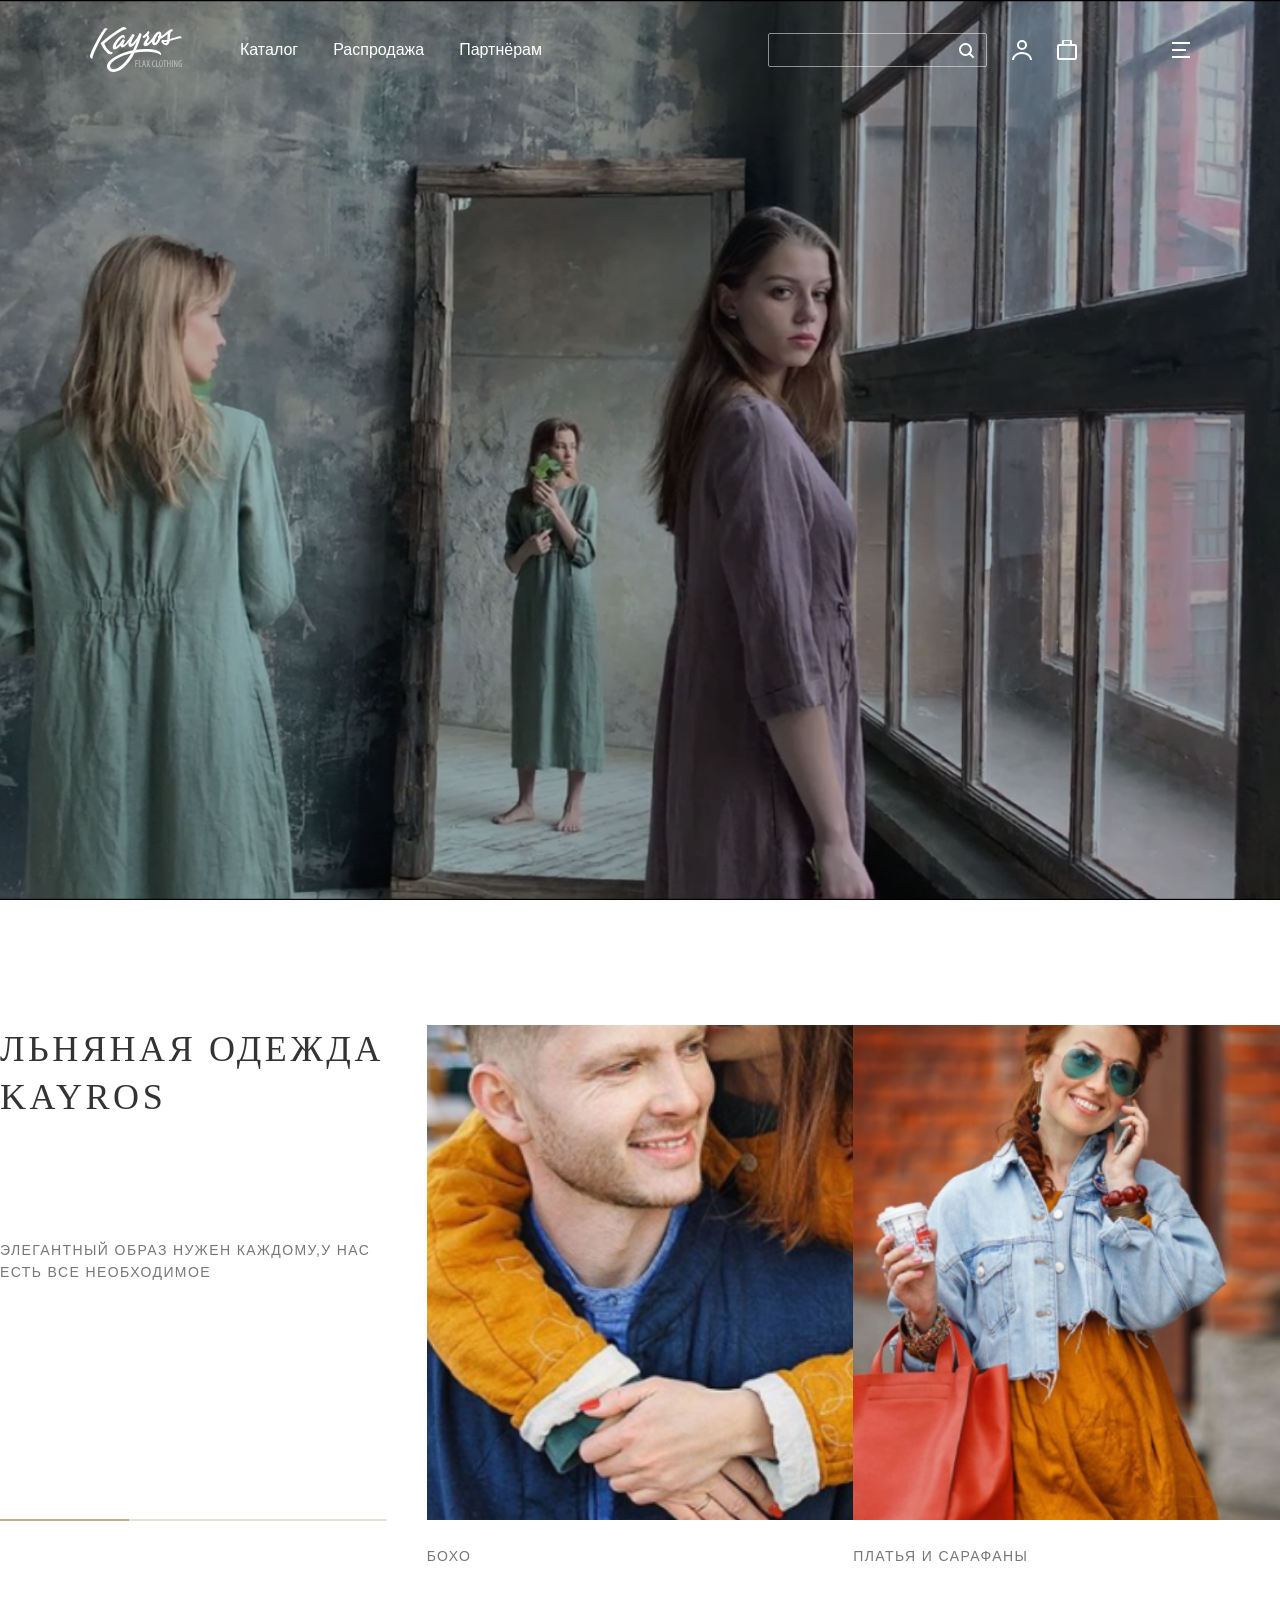
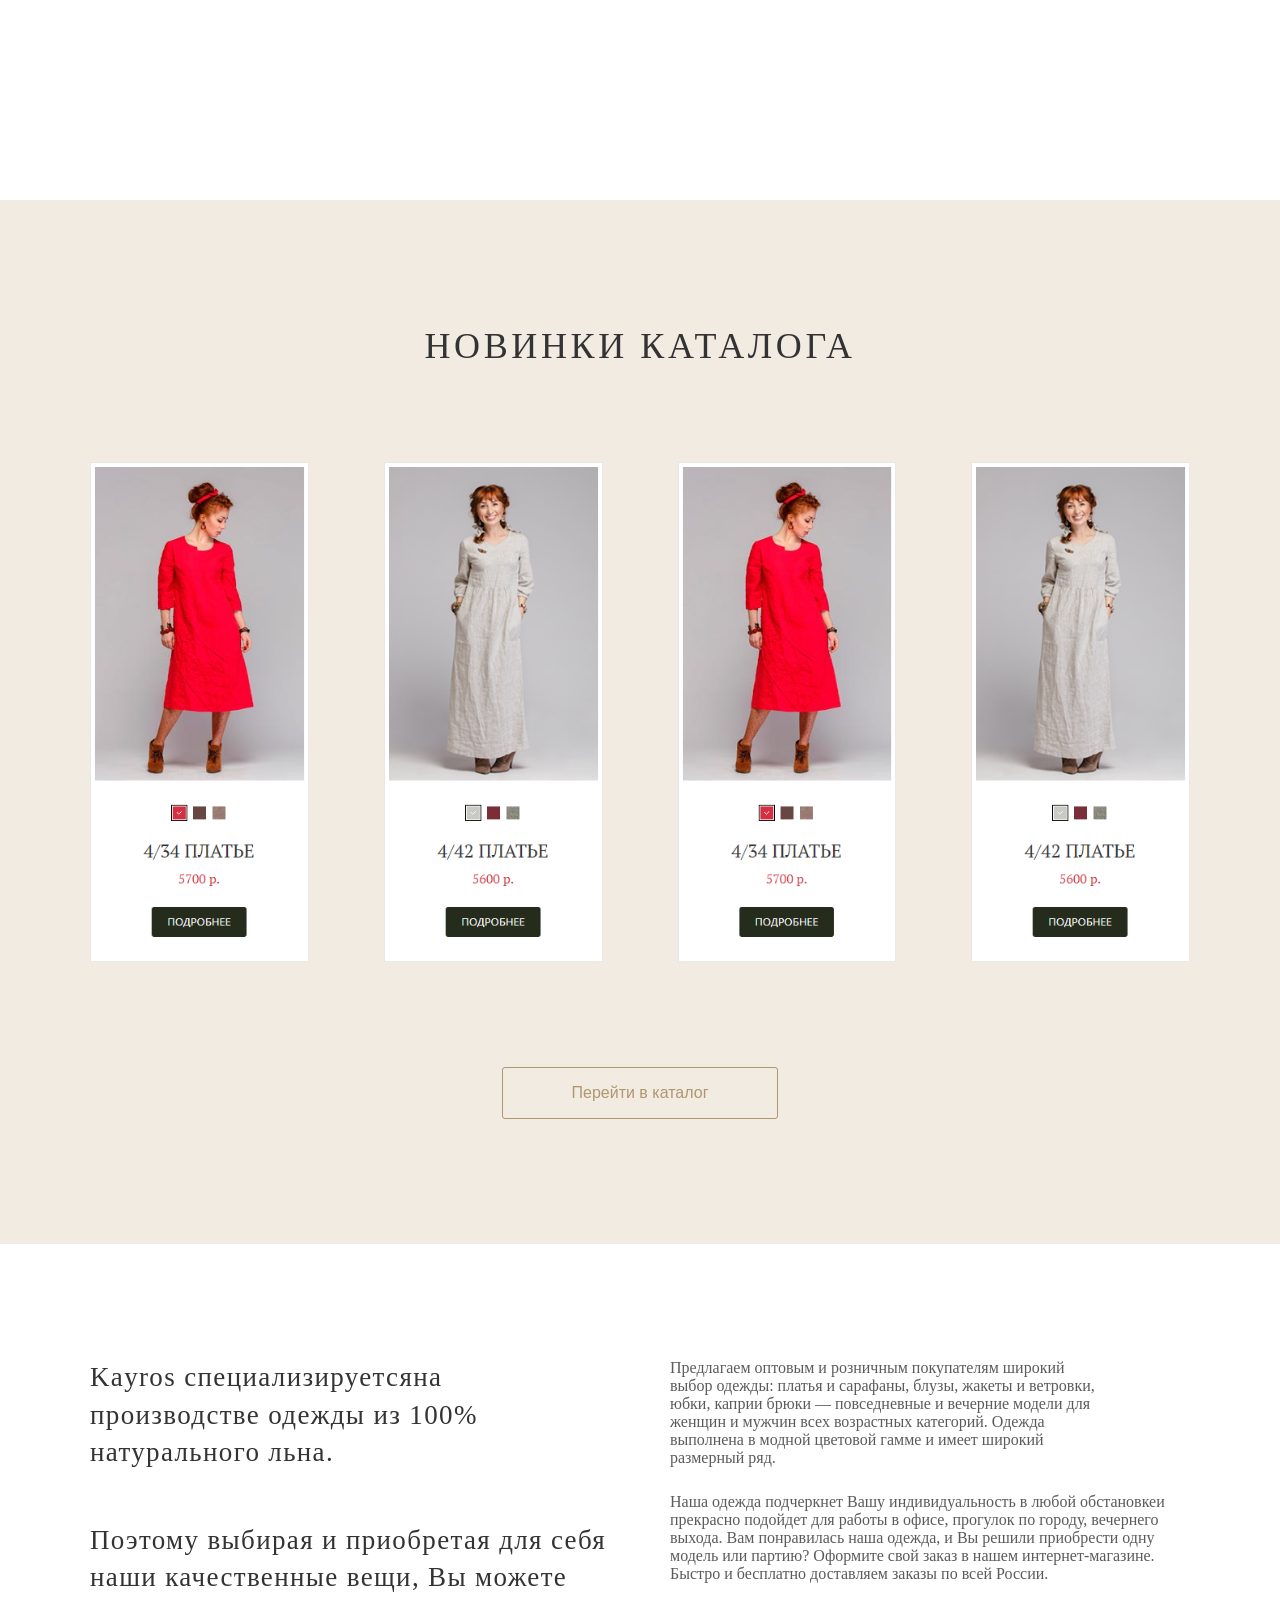
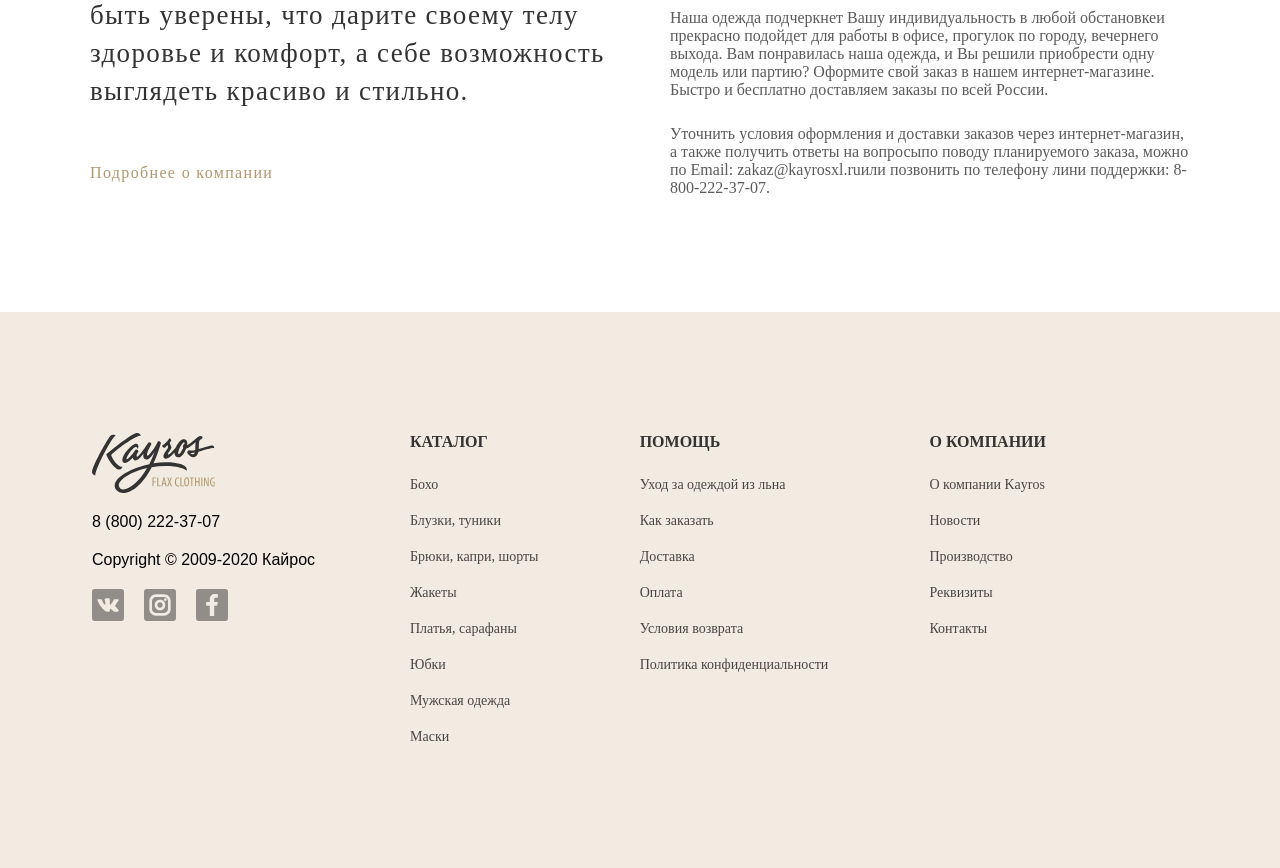
==== index.html @ a086a22c "rename html" ====
<!doctype html>
<html lang="ru">

<head>
  <meta charset="UTF-8">
  <meta name="viewport" content="width=device-width, initial-scale=1.0">
  <link href="./css/style.css" rel="stylesheet">
  <title>1</title>
</head>

<body>
  <header class="header">
    <div class="container header__container">
      <div class="header__start">
        <div class="header__logo">
          <img src="./images/main-logo.svg" alt="logo">
        </div>
        <nav class="header__nav">
          <ul class="header__list">
            <li class="header__item">Каталог</li>
            <li class="header__item">Распродажа</li>
            <li class="header__item">Партнёрам</li>
          </ul>
        </nav>
      </div>
      <div class="header__end">
        <form class="header__search"><input type="text"></form>
        <img сlass="header__user" src="./images/user.svg" alt="user">
        <img class="header__shop-cart" src="./images/shopping-cart.svg" alt="cart">
        <img class="header__burger" src="./images/burger.svg" alt="burger">
      </div>
    </div>
    <img class="header__background" src="./images/background-header.png" alt="background-header">
  </header>
  <main>
    <section class="swiper-block">
      <div class="container swiper-block__container">
        
        <div class="swiper">

          <div class="swiper-wrapper">
            <div class="swiper-slide">
            <div class="swiper-block__info">
              <h3 class="swiper-block__title">Льняная одежда
                Kayros</h3>
              <p class="swiper-block__descr">Элегантный образ нужен каждому,у нас есть все необходимое</p>
              <div class="swiper-block__pagination">
                <div class="swiper-pagination"></div>
              </div>
            </div>
          </div>
            <div class="swiper-slide">
              <div class="swiper-slide__img">
                <img src="./images/swiper-1.png" alt="swiper-1" data-img>
              </div>
              <div class="swiper-slide__descr">Бохо</div>
            </div>
            <div class="swiper-slide">
              <div class="swiper-slide__img">
                <img src="./images/swiper-2.png" alt="swiper-2" data-img>
              </div>
              <div class="swiper-slide__descr">Платья и сарафаны</div>
            </div>
            <div class="swiper-slide">
              <div class="swiper-slide__img">
                <img src="./images/swiper-3.png" alt="swiper-3" data-img>
              </div>
              <div class="swiper-slide__descr">Блузки и туники</div>
            </div>
            <div class="swiper-slide">
              <div class="swiper-slide__img">
                <img src="./images/swiper-1.png" alt="swiper-1" data-img>
              </div>
              <div class="swiper-slide__descr">Бохо</div>
            </div>
            <div class="swiper-slide">
              <div class="swiper-slide__img">
                <img src="./images/swiper-2.png" alt="swiper-2" data-img>
              </div>
              <div class="swiper-slide__descr">Платья и сарафаны</div>
            </div>
            <div class="swiper-slide">
              <div class="swiper-slide__img">
                <img src="./images/swiper-3.png" alt="swiper-3" data-img>
              </div>
              <div class="swiper-slide__descr">Блузки и туники</div>
            </div>
          </div>
        </div>
      </div>
    </section>
    <section class="cards">
      <div class="container cards__container">
        <h2 class="cards__title">Новинки каталога</h2>
        <ul class="cards__list">
          <li class="cards__item"><img src="./images/card-1.png" alt="card"></li>
          <li class="cards__item"><img src="./images/card-2.png" alt="card"></li>
          <li class="cards__item"><img src="./images/card-1.png" alt="card"></li>
          <li class="cards__item"><img src="./images/card-2.png" alt="card"></li>
        </ul>
        <a class="cards__btn">Перейти в каталог</a>
      </div>
    </section>
    <section class="info">
      <div class="container info__container">
        <div class="info__start">
          <p>Kayros специализируетсяна производстве одежды из 100% натурального льна.</p>
          <p>Поэтому выбирая и приобретая для себя наши качественные вещи, Вы можете быть уверены, что дарите своему
            телу здоровье и комфорт, а себе возможность выглядеть красиво и стильно.</p>
          <a href="#" class="info__link">Подробнее о компании</a>
        </div>
        <div class="info__end">
          <p>Предлагаем оптовым и розничным покупателям широкий выбор одежды: платья и сарафаны, блузы, жакеты и
            ветровки, юбки, каприи брюки — повседневные и вечерние модели для женщин и мужчин всех возрастных категорий.
            Одежда выполнена в модной цветовой гамме и имеет широкий размерный ряд.</p>
          <p>Наша одежда подчеркнет Вашу индивидуальность в любой обстановкеи прекрасно подойдет для работы в офисе,
            прогулок по городу, вечернего выхода. Вам понравилась наша одежда, и Вы решили приобрести одну модель или
            партию? Оформите свой заказ в нашем интернет-магазине. Быстро и бесплатно доставляем заказы по всей России.
          </p>
          <p>Наша одежда подчеркнет Вашу индивидуальность в любой обстановкеи прекрасно подойдет для работы в офисе,
            прогулок по городу, вечернего выхода. Вам понравилась наша одежда, и Вы решили приобрести одну модель или
            партию? Оформите свой заказ в нашем интернет-магазине. Быстро и бесплатно доставляем заказы по всей России.
          </p>
          Уточнить условия оформления и доставки заказов через интернет-магазин, а также получить ответы на вопросыпо
          поводу планируемого заказа, можно по Email: ​zakaz@kayrosxl.ruили позвонить по телефону лини поддержки:
          8-800-222-37-07.
        </div>
      </div>
    </section>
  </main>
  <footer class="footer">
    <div class="container footer__container">
      <section class="footer__contacts">
        <img class="footer__logo" src="./images/footer-logo.svg" alt="logo">
        <div class="footer__tel">8 (800) 222-37-07</div>
        <div class="footer__copy">Copyright © 2009-2020 Кайрос</div>
        <div class="footer__social-link">
          <img src="./images/vk-social.svg" alt="vk" class="footer__link">
          <img src="./images/ig-social.svg" alt="ig" class="footer__link">
          <img src="./images/fb-social.svg" alt="fb" class="footer__link">
        </div>
      </section>
      <nav class="footer__nav">
        <ul class="footer__list">
          <li class="footer__item-title">Каталог</li>
          <li class="footer__item">Бохо</li>
          <li class="footer__item">Блузки, туники</li>
          <li class="footer__item">Брюки, капри, шорты</li>
          <li class="footer__item">Жакеты</li>
          <li class="footer__item">Платья, сарафаны</li>
          <li class="footer__item">Юбки</li>
          <li class="footer__item">Мужская одежда</li>
          <li class="footer__item">Маски</li>
        </ul>
        <ul class="footer__list">
          <li class="footer__item-title">Помощь</li>
          <li class="footer__item">Уход за одеждой из льна</li>
          <li class="footer__item">Как заказать</li>
          <li class="footer__item">Доставка</li>
          <li class="footer__item">Оплата</li>
          <li class="footer__item">Условия возврата</li>
          <li class="footer__item">Политика конфиденциальности</li>
        </ul>
        <ul class="footer__list">
          <li class="footer__item-title">О компании</li>
          <li class="footer__item">О компании Kayros</li>
          <li class="footer__item">Новости</li>
          <li class="footer__item">Производство</li>
          <li class="footer__item">Реквизиты</li>
          <li class="footer__item">Контакты</li>
        </ul>
      </nav>
    </div>
  </footer>
  <script src="./js/swiper-bundle.min.js"></script>
  <script src="./js/main.js"></script>
</body>

</html>
---- css/style.css ----
@import "reset.css";
@import "base.css";
@import "commponents/swiper-bundle.min.css";
@import "../fonts/fonts.css";
@import "commponents/header.css";
@import "commponents/swiper-block.css";
@import "commponents/cards.css";
@import "commponents/info.css";
@import "commponents/footer.css";
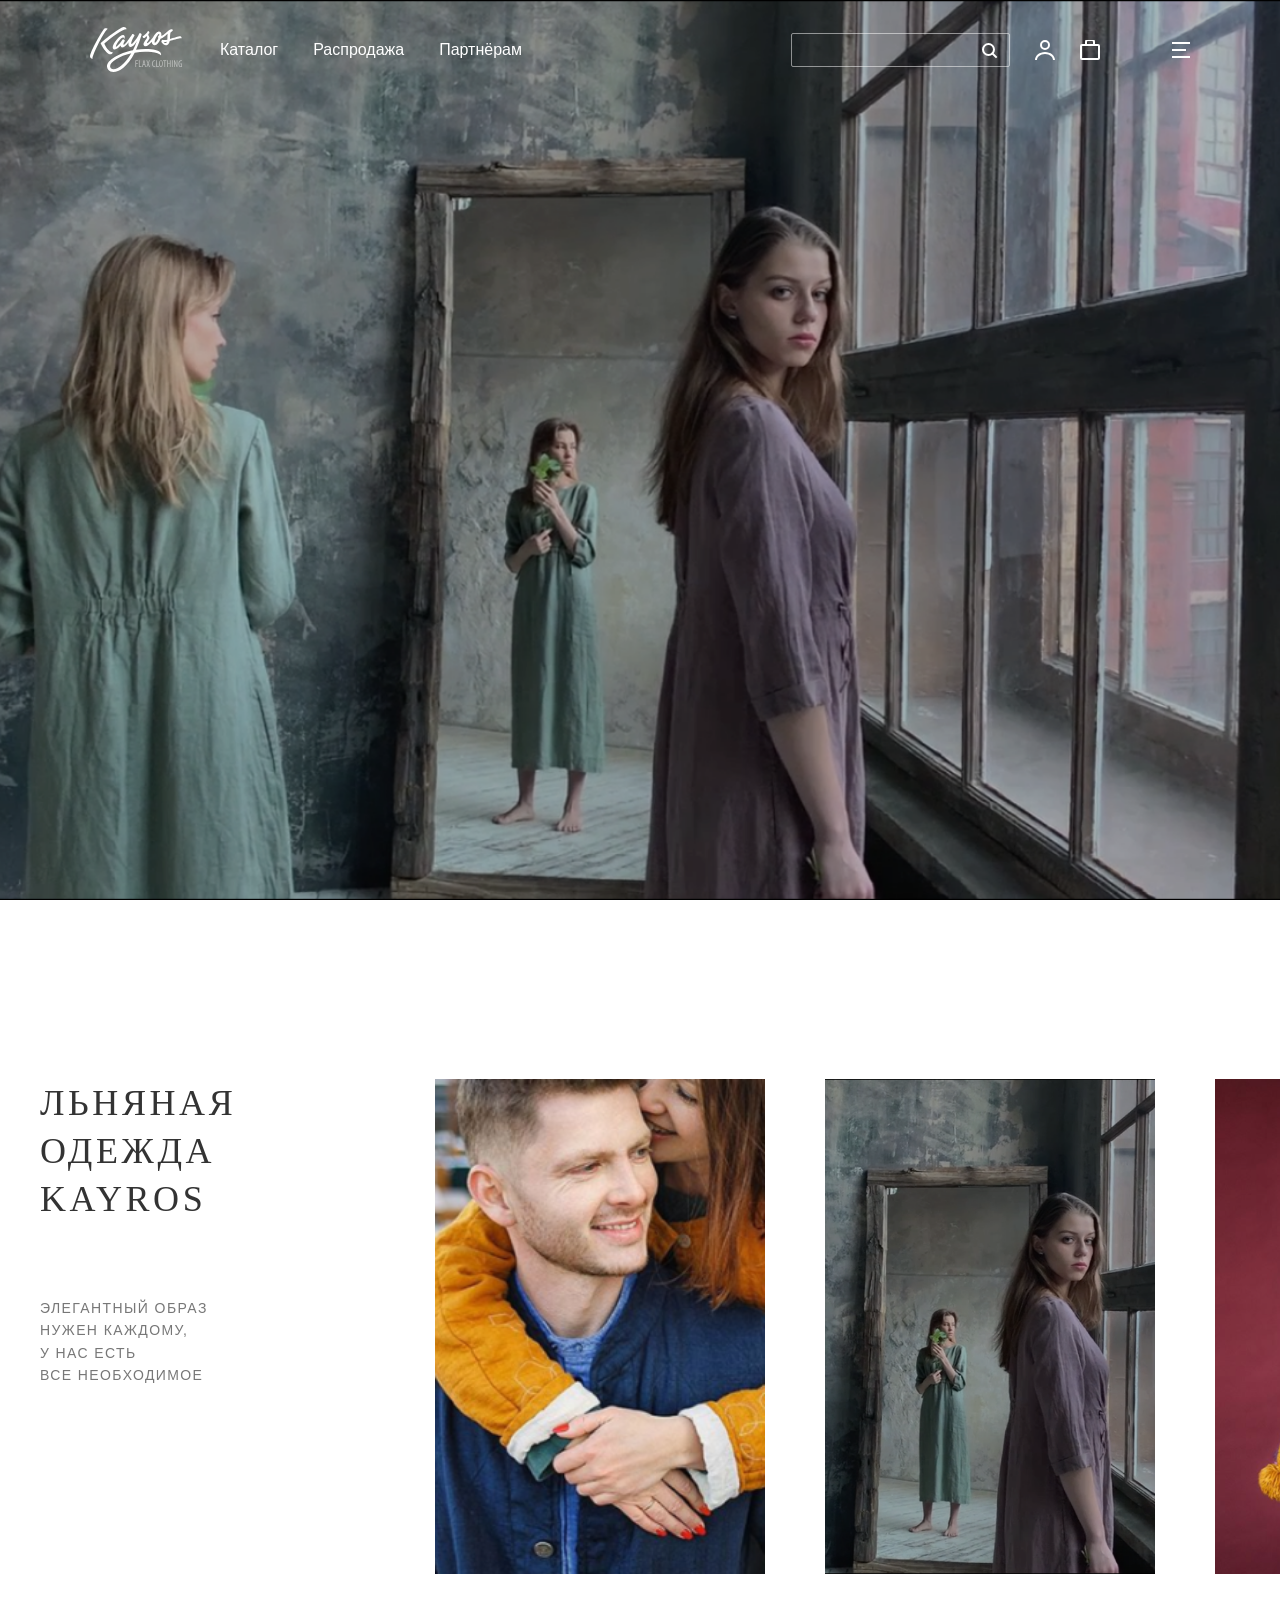
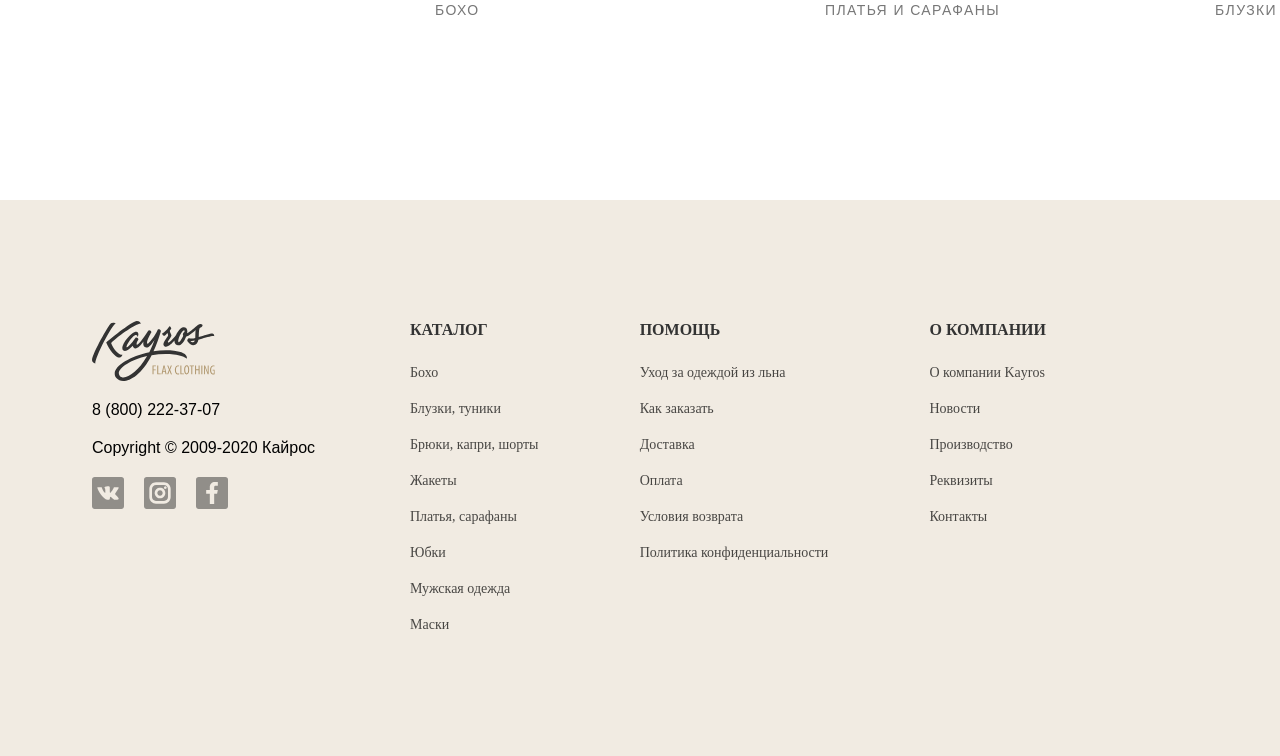
==== commit 06a8254c: "del swiper.js" ====
--- a/index.html
+++ b/index.html
@@ -25,8 +25,8 @@
       </div>
       <div class="header__end">
         <form class="header__search"><input type="text"></form>
-        <img сlass="header__user" src="./images/user.svg" alt="user">
-        <img class="header__shop-cart" src="./images/shopping-cart.svg" alt="cart">
+        <img сlass="header__buyer" src="./images/user.svg" alt="buyer">
+        <img class="header__buyer" src="./images/shopping-cart.svg" alt="cart">
         <img class="header__burger" src="./images/burger.svg" alt="burger">
       </div>
     </div>
@@ -35,20 +35,22 @@
   <main>
     <section class="swiper-block">
       <div class="container swiper-block__container">
-        
+        <div class="swiper-block__info">
+          <h3 class="swiper-block__title">Льняная одежда
+            Kayros</h3>
+          <p class="swiper-block__descr">Элегантный образ нужен каждому,у нас есть все необходимое</p>
+        </div>
         <div class="swiper">
-
           <div class="swiper-wrapper">
             <div class="swiper-slide">
-            <div class="swiper-block__info">
-              <h3 class="swiper-block__title">Льняная одежда
-                Kayros</h3>
-              <p class="swiper-block__descr">Элегантный образ нужен каждому,у нас есть все необходимое</p>
-              <div class="swiper-block__pagination">
-                <div class="swiper-pagination"></div>
+              <div class="swiper-slide__info">
+                <div class="swiper-slide__info-wrapper">
+                  <h3 class="swiper-slide__title">Льняная одежда
+                    Kayros</h3>
+                  <p class="swiper-slide__descr">Элегантный образ нужен каждому, <br>у нас есть <br>все необходимое</p>
+                </div>
               </div>
             </div>
-          </div>
             <div class="swiper-slide">
               <div class="swiper-slide__img">
                 <img src="./images/swiper-1.png" alt="swiper-1" data-img>
@@ -57,7 +59,7 @@
             </div>
             <div class="swiper-slide">
               <div class="swiper-slide__img">
-                <img src="./images/swiper-2.png" alt="swiper-2" data-img>
+                <img src="./images/background-header.png" alt="swiper-2" data-img>
               </div>
               <div class="swiper-slide__descr">Платья и сарафаны</div>
             </div>
@@ -89,7 +91,7 @@
         </div>
       </div>
     </section>
-    <section class="cards">
+    <section class="cards none">
       <div class="container cards__container">
         <h2 class="cards__title">Новинки каталога</h2>
         <ul class="cards__list">
@@ -101,7 +103,7 @@
         <a class="cards__btn">Перейти в каталог</a>
       </div>
     </section>
-    <section class="info">
+    <section class="info none">
       <div class="container info__container">
         <div class="info__start">
           <p>Kayros специализируетсяна производстве одежды из 100% натурального льна.</p>
@@ -128,7 +130,7 @@
       </div>
     </section>
   </main>
-  <footer class="footer">
+  <footer class="footer ">
     <div class="container footer__container">
       <section class="footer__contacts">
         <img class="footer__logo" src="./images/footer-logo.svg" alt="logo">
@@ -172,7 +174,7 @@
       </nav>
     </div>
   </footer>
-  <script src="./js/swiper-bundle.min.js"></script>
+  <!-- <script src="./js/swiper-bundle.min.js"></script> -->
   <script src="./js/main.js"></script>
 </body>
 
--- a/css/style.css
+++ b/css/style.css
@@ -1,6 +1,6 @@
 @import "reset.css";
 @import "base.css";
-@import "commponents/swiper-bundle.min.css";
+/* @import "commponents/swiper-bundle.min.css"; */
 @import "../fonts/fonts.css";
 @import "commponents/header.css";
 @import "commponents/swiper-block.css";
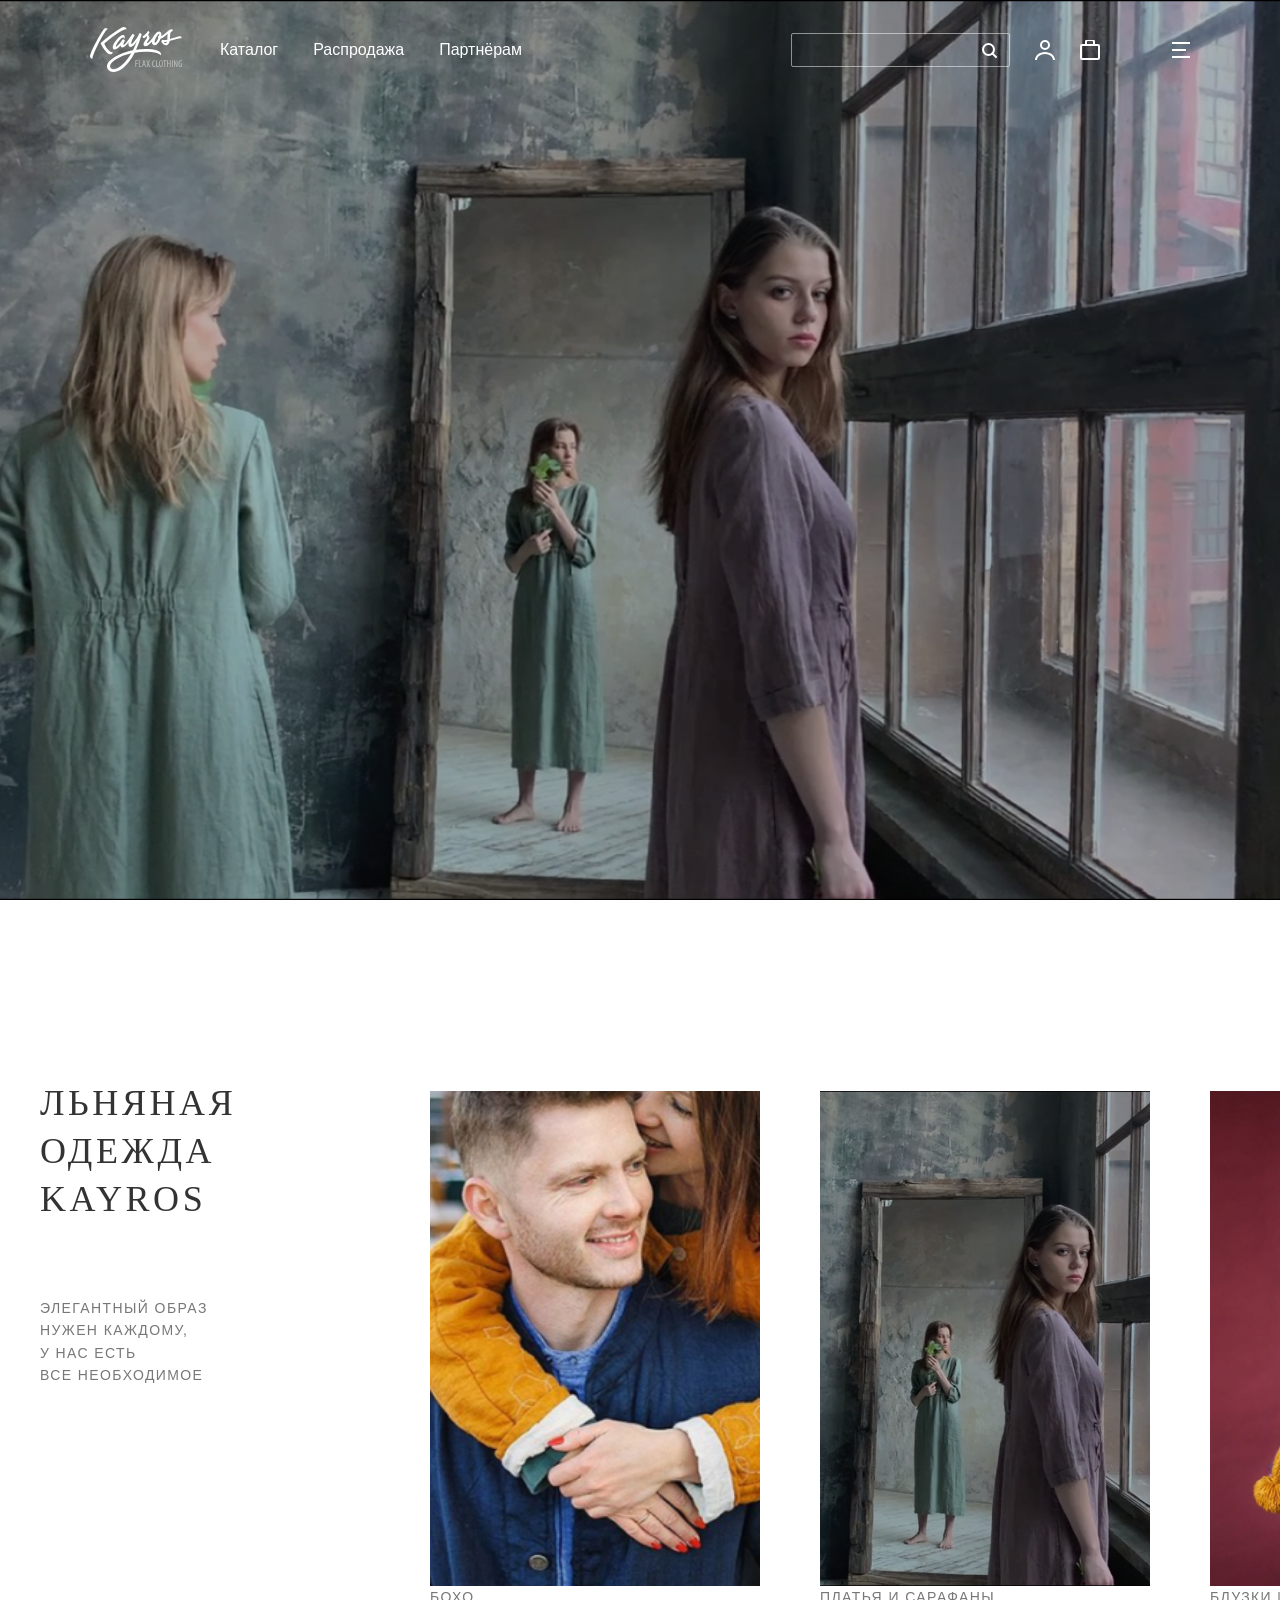
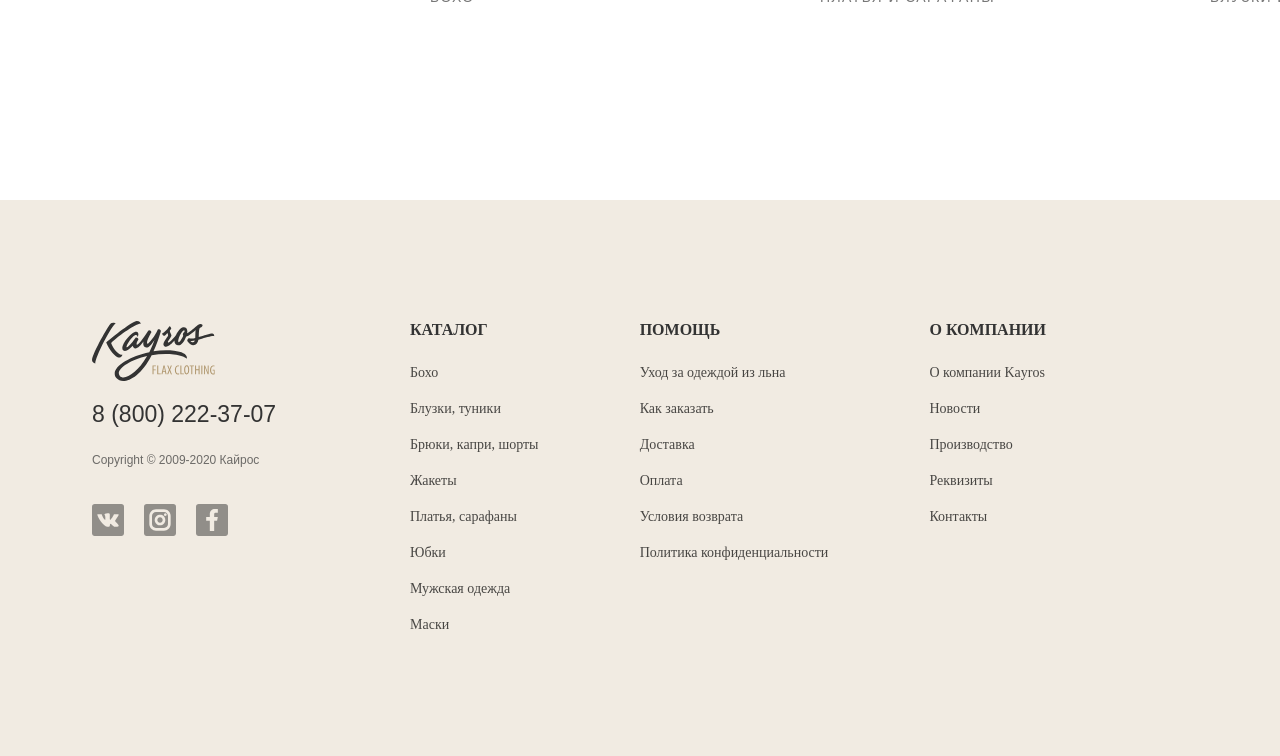
==== commit 3e8715fa: "fix" ====
--- a/index.html
+++ b/index.html
@@ -25,7 +25,7 @@
       </div>
       <div class="header__end">
         <form class="header__search"><input type="text"></form>
-        <img сlass="header__buyer" src="./images/user.svg" alt="buyer">
+        <img сlass="header__buyer" src="./images/user.svg" alt="buyer" id="user">
         <img class="header__buyer" src="./images/shopping-cart.svg" alt="cart">
         <img class="header__burger" src="./images/burger.svg" alt="burger">
       </div>
@@ -38,7 +38,7 @@
         <div class="swiper-block__info">
           <h3 class="swiper-block__title">Льняная одежда
             Kayros</h3>
-          <p class="swiper-block__descr">Элегантный образ нужен каждому,у нас есть все необходимое</p>
+          <p class="swiper-block__descr">Элегантный образ нужен каждому, у нас есть все необходимое</p>
         </div>
         <div class="swiper">
           <div class="swiper-wrapper">
@@ -86,6 +86,15 @@
                 <img src="./images/swiper-3.png" alt="swiper-3" data-img>
               </div>
               <div class="swiper-slide__descr">Блузки и туники</div>
+            </div>
+            <div class="swiper-slide">
+              <div class="swiper-slide__info">
+                <div class="swiper-slide__info-wrapper">
+                  <h3 class="swiper-slide__title">Льняная одежда
+                    Kayros</h3>
+                  <p class="swiper-slide__descr">Элегантный образ нужен каждому, <br>у нас есть <br>все необходимое</p>
+                </div>
+              </div>
             </div>
           </div>
         </div>
@@ -153,6 +162,16 @@
           <li class="footer__item">Юбки</li>
           <li class="footer__item">Мужская одежда</li>
           <li class="footer__item">Маски</li>
+          <ul class="footer__click-list">
+            <li class="footer__click-item">Бохо</li>
+            <li class="footer__click-item">Блузки, туники</li>
+            <li class="footer__click-item">Брюки, капри, шорты</li>
+            <li class="footer__click-item">Жакеты</li>
+            <li class="footer__click-item">Платья, сарафаны</li>
+            <li class="footer__click-item">Юбки</li>
+            <li class="footer__click-item">Мужская одежда</li>
+            <li class="footer__click-item">Маски</li>
+          </ul>
         </ul>
         <ul class="footer__list">
           <li class="footer__item-title">Помощь</li>
